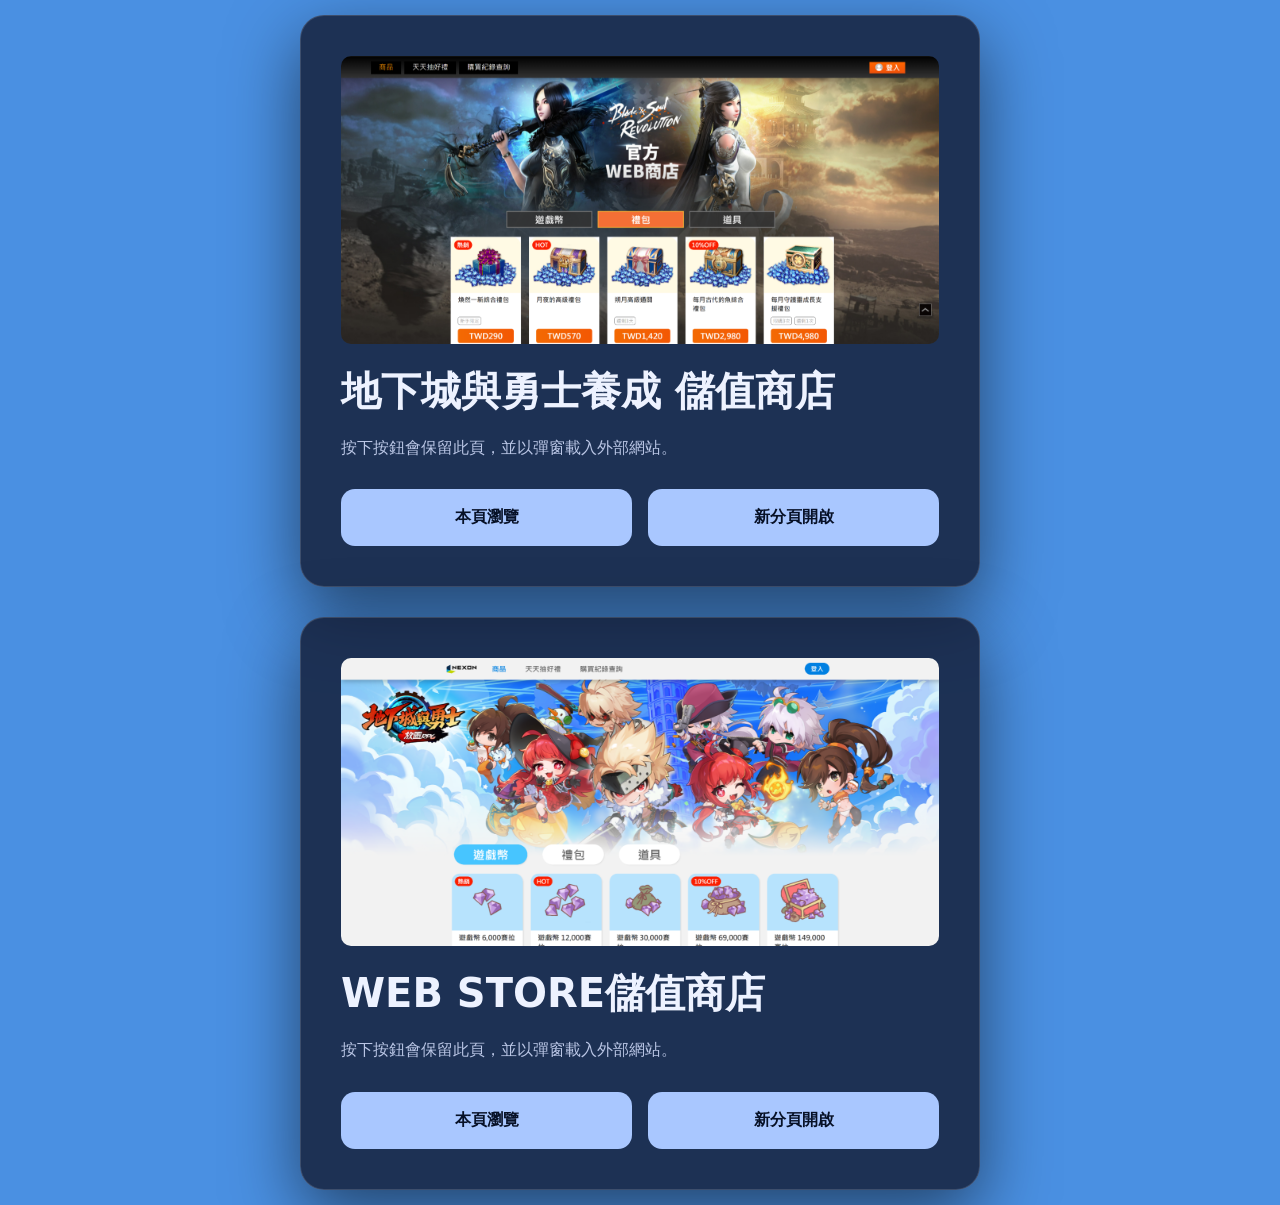
==== index.html @ ae6dbc1a "樣式修改" ====
<!doctype html>
<html lang="zh-TW">
  <head>
    <meta charset="UTF-8" />
    <meta name="viewport" content="width=device-width, initial-scale=1.0" />
    <title>CP廠商串接公用版型</title>

    <style>
      :root {
        color-scheme: dark;
        font-family: Inter, "Noto Sans TC", system-ui, sans-serif;
      }
      * {
        box-sizing: border-box;
      }
      body {
        margin: 0;
        min-height: 100dvh;
        display: grid;
        place-items: center;
        color: #edf2ff;
        background: radial-gradient(circle at top, #4a90e2, #4a90e2 56%);
      }
      .outer{
        display: flex;
        justify-content: center;
        flex-wrap: wrap;
        width: 100%;
      }
      main {
        width: min(680px, calc(100% - 40px));
        padding: 40px;
        border: 1px solid #ffffff25;
        border-radius: 24px;
        background: #121a31cc;
        box-shadow: 0 24px 70px #0008;
        margin: 15px;
      }
      @media(max-width:576px){
        main {
        width: 100%;
        padding: 40px;
        border: 1px solid #ffffff25;
        border-radius: 24px;
        background: #121a31cc;
        box-shadow: 0 24px 70px #0008;
        margin: 15px;
      }
      }
      h1 {
        margin: 0 0 12px;
        font-size: clamp(1.75rem, 5vw, 2.5rem);
      }
      p {
        color: #bac6e5;
        line-height: 1.65;
      }
      .buttons {
        display: grid;
        grid-template-columns: repeat(2, 1fr);
        gap: 16px;
        margin-top: 28px;
      }
      button {
        border: 0;
        border-radius: 14px;
        padding: 18px 16px;
        color: #071127;
        background: #a9c7ff;
        font: inherit;
        font-weight: 750;
        cursor: pointer;
        transition:
          transform 0.18s,
          background 0.18s;
      }
      button:hover,
      button:focus-visible {
        background: #d6e4ff;
        transform: translateY(-2px);
        outline: 3px solid #fff8;
        outline-offset: 3px;
      }
      .change-page{
        border: 0;
        border-radius: 14px;
        padding: 18px 16px;
        color: #071127;
        background: #a9c7ff;
        font: inherit;
        font-weight: 750;
        cursor: pointer;
        transition:
          transform 0.18s,
          background 0.18s;
      }
      .change-page a{
        text-align: center;
        text-decoration: none;
        color: #071127;
        display: block;
        text-decoration: none;
      }
      .change-page:hover,
      .change-page:focus-visible{
        background: #d6e4ff;
        transform: translateY(-2px);
        outline: 3px solid #fff8;
        outline-offset: 3px;
      }
      .note {
        margin: 24px 0 0;
        font-size: 0.86rem;
      }

      .modal[hidden] {
        display: none;
      }
      .modal {
        position: fixed;
        z-index: 10;
        inset: 0;
        display: grid;
        place-items: center;
        padding: max(16px, env(safe-area-inset-top))
          max(16px, env(safe-area-inset-right))
          max(16px, env(safe-area-inset-bottom))
          max(16px, env(safe-area-inset-left));
        background: #030713c9;
      }
      .modal__panel {
        width: min(1420px, 100%);
        height: min(950px, 96dvh);
        display: grid;
        grid-template-rows: auto 1fr;
        overflow: hidden;
        border: 1px solid #ffffff42;
        border-radius: 18px;
        background: #fff;
        box-shadow: 0 20px 70px #000a;
      }
      .modal__bar {
        display: flex;
        align-items: center;
        justify-content: space-between;
        gap: 12px;
        padding: 5px 12px 5px 12px;
        background: #10182d;
        color: #eaf0ff;
      }
      .modal__title {
        overflow: hidden;
        text-overflow: ellipsis;
        white-space: nowrap;
        font-size: 0.92rem;
      }
      .close {
        min-width: 10px;
        padding: 5px 10px;
        border-radius: 50%;
        color: white;
        background: #33415f;
      }
      iframe {
        display: block;
        width: 100%;
        height: 100%;
        border: 0;
        background: white;
      }
      .modal__hint {
        position: absolute;
        bottom: max(20px, env(safe-area-inset-bottom));
        left: 50%;
        max-width: calc(100% - 32px);
        transform: translateX(-50%);
        padding: 8px 12px;
        border-radius: 999px;
        background: #111a31e8;
        color: #dbe6ff;
        font-size: 0.8rem;
        text-align: center;
      }

      .image-region{
        width: 100%;
        border-radius: 10px;
        overflow: hidden;
        justify-content: center;
        align-content: center;
        margin-bottom: 20px;
        max-height: 288px;
      }

      /* 開啟時的橫向 viewport 版面。是否真的旋轉仍取決於瀏覽器與裝置授權。 */
      /* @media (max-width: 900px) and (orientation: landscape) {
        main {
          padding: 24px;
        }
        .modal__panel {
          width: min(1200px, 70%);
          height: calc(100dvh - 75px);
          border-radius: 12px;
        }
        .modal {
          padding: 12px;
        }
      }
      @media (max-width: 560px) and (orientation: portrait) {
        .buttons {
          grid-template-columns: 1fr;
        }
        main {
          padding: 28px;
        }
      } */
    </style>
  </head>
  <body>
    <div class="outer">
      <main>
        <div class="image-region">
            <img src="./image/template-1-img.svg" alt="">
        </div>
        <h1>地下城與勇士養成 儲值商店</h1>
        <p>按下按鈕會保留此頁，並以彈窗載入外部網站。</p>
        <div class="buttons">
          <button type="button" data-demo="demoOne">本頁瀏覽</button>
          <div class="change-page"><a href="https://swdplat.github.io/Manufacturer-template/template-1/index" target="_blank">新分頁開啟</a></div>
        </div>
        <!-- <p class="note">
          提醒：<br />1.以下兩個按鈕所載入的網頁不同之處，在於一個是header浮動樣式，另一個是header固定樣式，請對照比較。<br />2.瀏覽網頁時，建議同時使用android、iphone手機查看，確定網頁在不同的手機作業系統之下可以有一致的樣式呈現。<br />3.跳轉至完整billing頁觀看，請點
          <a
            href="./billing-web.html"
            style="text-decoration: none; font-size: 20px"
            target="_blank"
            >這裡</a
          >
        </p> -->
      </main>
      <main>
        <div class="image-region">
            <img src="./image/template-2-img.svg" alt="">
        </div>
        <h1>WEB STORE儲值商店</h1>
        <p>按下按鈕會保留此頁，並以彈窗載入外部網站。</p>
        <div class="buttons">
          <button type="button" data-demo="demoTwo">本頁瀏覽</button>
          <div class="change-page"><a href="https://swdplat.github.io/Manufacturer-template/template-2/index" target="_blank">新分頁開啟</a></div>
        </div>
        <!-- <p class="note">
          提醒：<br />1.以下兩個按鈕所載入的網頁不同之處，在於一個是header浮動樣式，另一個是header固定樣式，請對照比較。<br />2.瀏覽網頁時，建議同時使用android、iphone手機查看，確定網頁在不同的手機作業系統之下可以有一致的樣式呈現。<br />3.跳轉至完整billing頁觀看，請點
          <a
            href="./billing-web.html"
            style="text-decoration: none; font-size: 20px"
            target="_blank"
            >這裡</a
          >
        </p> -->
      </main>
    </div>


    <section
      class="modal"
      id="webModal"
      role="dialog"
      aria-modal="true"
      aria-labelledby="modalTitle"
      hidden
    >
      <div class="modal__panel">
        <div class="modal__bar">
          <span class="modal__title" id="modalTitle">外部網頁</span>
          <button
            class="close"
            id="closeModal"
            type="button"
            aria-label="關閉彈窗"
          >
            ✕
          </button>
        </div>
        <!-- 不使用 sandbox，避免限制外部頁面的表單、登入與互動功能。 -->
        <iframe
          id="webFrame"
          title="外部網頁內容"
          allow="clipboard-read; clipboard-write; fullscreen; payment"
        ></iframe>
      </div>
      <div class="modal__hint" id="orientationHint" hidden></div>
    </section>

    <script>
      // 集中管理網址：可直接替換為您的兩個外部網頁 URL。
      // 範例站點用於確認 iframe 載入流程；正式服務須允許被 iframe 嵌入。
      const DEMO_URLS = {
        demoOne: {
          label: "地下城與勇士養成 儲值商店",
          url: "https://swdplat.github.io/Manufacturer-template/template-1/index",
        },
        demoTwo: {
          label: "WEB STORE儲值商店",
          url: "https://swdplat.github.io/Manufacturer-template/template-2/index",
        },
      };

      const modal = document.querySelector("#webModal");
      const frame = document.querySelector("#webFrame");
      const title = document.querySelector("#modalTitle");
      const closeButton = document.querySelector("#closeModal");
      const hint = document.querySelector("#orientationHint");
      let opener = null;
      let requestedFullscreen = false;

      const isMobile = window.matchMedia(
        "(pointer: coarse) and (max-width: 900px)",
      ).matches;

      async function tryLandscapeLock() {
        if (!isMobile || !screen.orientation?.lock) return;
        try {
          // 多數 Android 瀏覽器要求先進入 fullscreen 才能鎖定方向。
          if (
            !document.fullscreenElement &&
            document.documentElement.requestFullscreen
          ) {
            await document.documentElement.requestFullscreen();
            requestedFullscreen = true;
          }
          await screen.orientation.lock("landscape");
          hint.textContent = "已嘗試鎖定橫向畫面";
          hint.hidden = false;
        } catch (error) {
          // iOS Safari 與部分 WebView 不支援或不允許鎖定，彈窗仍會依 viewport 自適應。
          // hint.textContent = "此裝置未允許鎖定方向，彈窗仍會自適應畫面";
          hint.hidden = false;
        }
      }

      async function releaseOrientation() {
        try {
          screen.orientation?.unlock?.();
        } catch (_) {
          /* 忽略不支援的瀏覽器 */
        }
        if (
          requestedFullscreen &&
          document.fullscreenElement &&
          document.exitFullscreen
        ) {
          try {
            await document.exitFullscreen();
          } catch (_) {
            /* 使用者可能已自行離開全螢幕 */
          }
        }
        requestedFullscreen = false;
      }

      async function openModal(demo, button) {
        opener = button;
        title.textContent = demo.label;
        frame.src = demo.url;
        modal.hidden = false;
        document.body.style.overflow = "hidden";
        closeButton.focus();
        // 必須由使用者按鈕事件直接觸發，才有機會取得方向/全螢幕權限。
        // await tryLandscapeLock();
      }

      async function closeModal() {
        modal.hidden = true;
        frame.src = "about:blank"; // 關閉後停止外部頁面執行與影音播放
        hint.hidden = true;
        document.body.style.overflow = "";
        // await releaseOrientation();
        opener?.focus();
      }

      document.querySelectorAll("[data-demo]").forEach((button) => {
        button.addEventListener("click", () =>
          openModal(DEMO_URLS[button.dataset.demo], button),
        );
      });
      closeButton.addEventListener("click", closeModal);
      modal.addEventListener("click", (event) => {
        if (event.target === modal) closeModal();
      });
      document.addEventListener("keydown", (event) => {
        if (event.key === "Escape" && !modal.hidden) closeModal();
      });
    </script>
  </body>
</html>
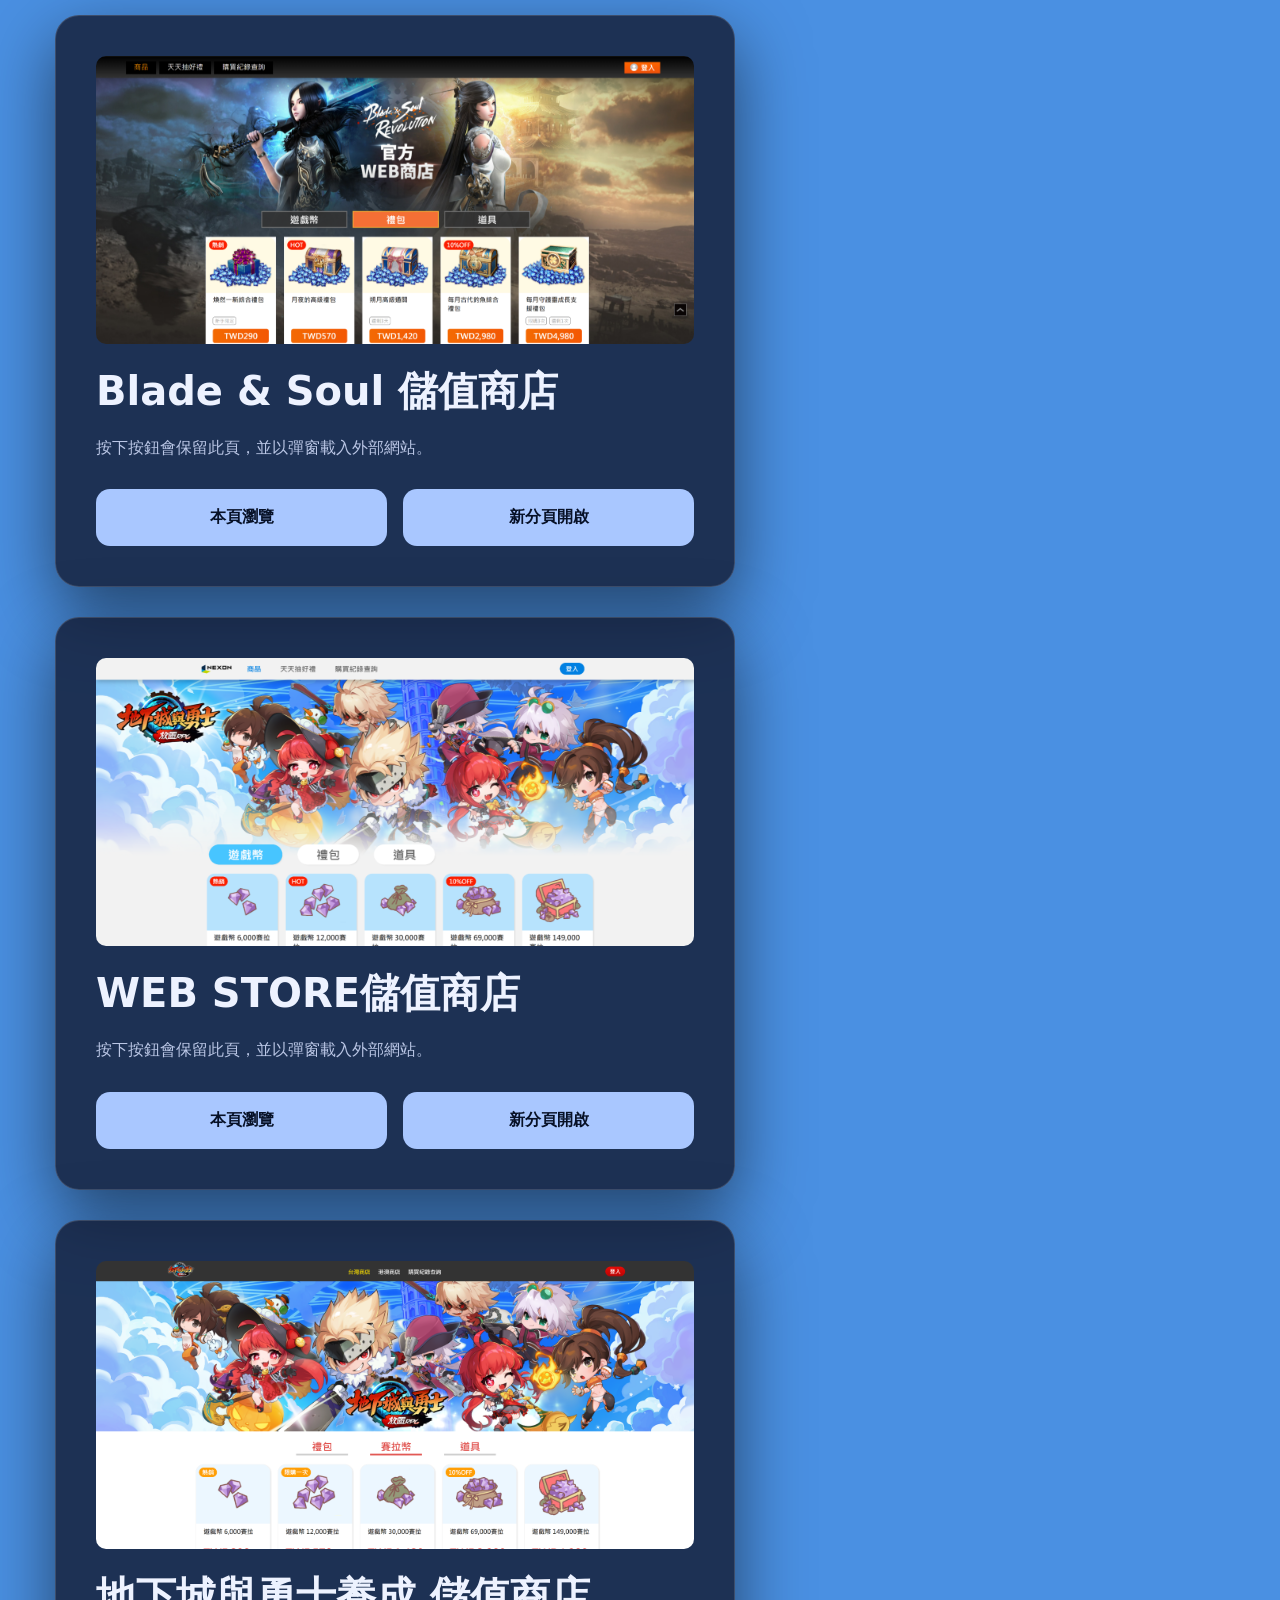
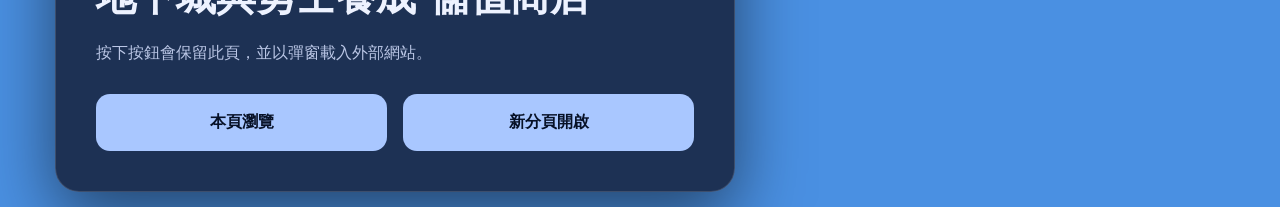
==== commit 71cf5336: "新模板上線" ====
--- a/index.html
+++ b/index.html
@@ -20,10 +20,11 @@
         place-items: center;
         color: #edf2ff;
         background: radial-gradient(circle at top, #4a90e2, #4a90e2 56%);
+        padding: 0px 40px;
       }
       .outer{
         display: flex;
-        justify-content: center;
+        justify-content: left;
         flex-wrap: wrap;
         width: 100%;
       }
@@ -222,21 +223,12 @@
         <div class="image-region">
             <img src="./image/template-1-img.svg" alt="">
         </div>
-        <h1>地下城與勇士養成 儲值商店</h1>
+        <h1>Blade & Soul 儲值商店</h1>
         <p>按下按鈕會保留此頁，並以彈窗載入外部網站。</p>
         <div class="buttons">
           <button type="button" data-demo="demoOne">本頁瀏覽</button>
           <div class="change-page"><a href="https://swdplat.github.io/Manufacturer-template/template-1/index" target="_blank">新分頁開啟</a></div>
         </div>
-        <!-- <p class="note">
-          提醒：<br />1.以下兩個按鈕所載入的網頁不同之處，在於一個是header浮動樣式，另一個是header固定樣式，請對照比較。<br />2.瀏覽網頁時，建議同時使用android、iphone手機查看，確定網頁在不同的手機作業系統之下可以有一致的樣式呈現。<br />3.跳轉至完整billing頁觀看，請點
-          <a
-            href="./billing-web.html"
-            style="text-decoration: none; font-size: 20px"
-            target="_blank"
-            >這裡</a
-          >
-        </p> -->
       </main>
       <main>
         <div class="image-region">
@@ -248,15 +240,17 @@
           <button type="button" data-demo="demoTwo">本頁瀏覽</button>
           <div class="change-page"><a href="https://swdplat.github.io/Manufacturer-template/template-2/index" target="_blank">新分頁開啟</a></div>
         </div>
-        <!-- <p class="note">
-          提醒：<br />1.以下兩個按鈕所載入的網頁不同之處，在於一個是header浮動樣式，另一個是header固定樣式，請對照比較。<br />2.瀏覽網頁時，建議同時使用android、iphone手機查看，確定網頁在不同的手機作業系統之下可以有一致的樣式呈現。<br />3.跳轉至完整billing頁觀看，請點
-          <a
-            href="./billing-web.html"
-            style="text-decoration: none; font-size: 20px"
-            target="_blank"
-            >這裡</a
-          >
-        </p> -->
+      </main>
+      <main>
+        <div class="image-region">
+            <img src="./image/template-3-img.svg" alt="">
+        </div>
+        <h1>地下城與勇士養成 儲值商店</h1>
+        <p>按下按鈕會保留此頁，並以彈窗載入外部網站。</p>
+        <div class="buttons">
+          <button type="button" data-demo="demoThree">本頁瀏覽</button>
+          <div class="change-page"><a href="https://swdplat.github.io/Manufacturer-template/template-3/index" target="_blank">新分頁開啟</a></div>
+        </div>
       </main>
     </div>
 
@@ -303,6 +297,10 @@
           label: "WEB STORE儲值商店",
           url: "https://swdplat.github.io/Manufacturer-template/template-2/index",
         },
+        demoThree: {
+          label: "地下城與勇士養成 儲值商店",
+          url: "https://swdplat.github.io/Manufacturer-template/template-3/index",
+        },
       };
 
       const modal = document.querySelector("#webModal");
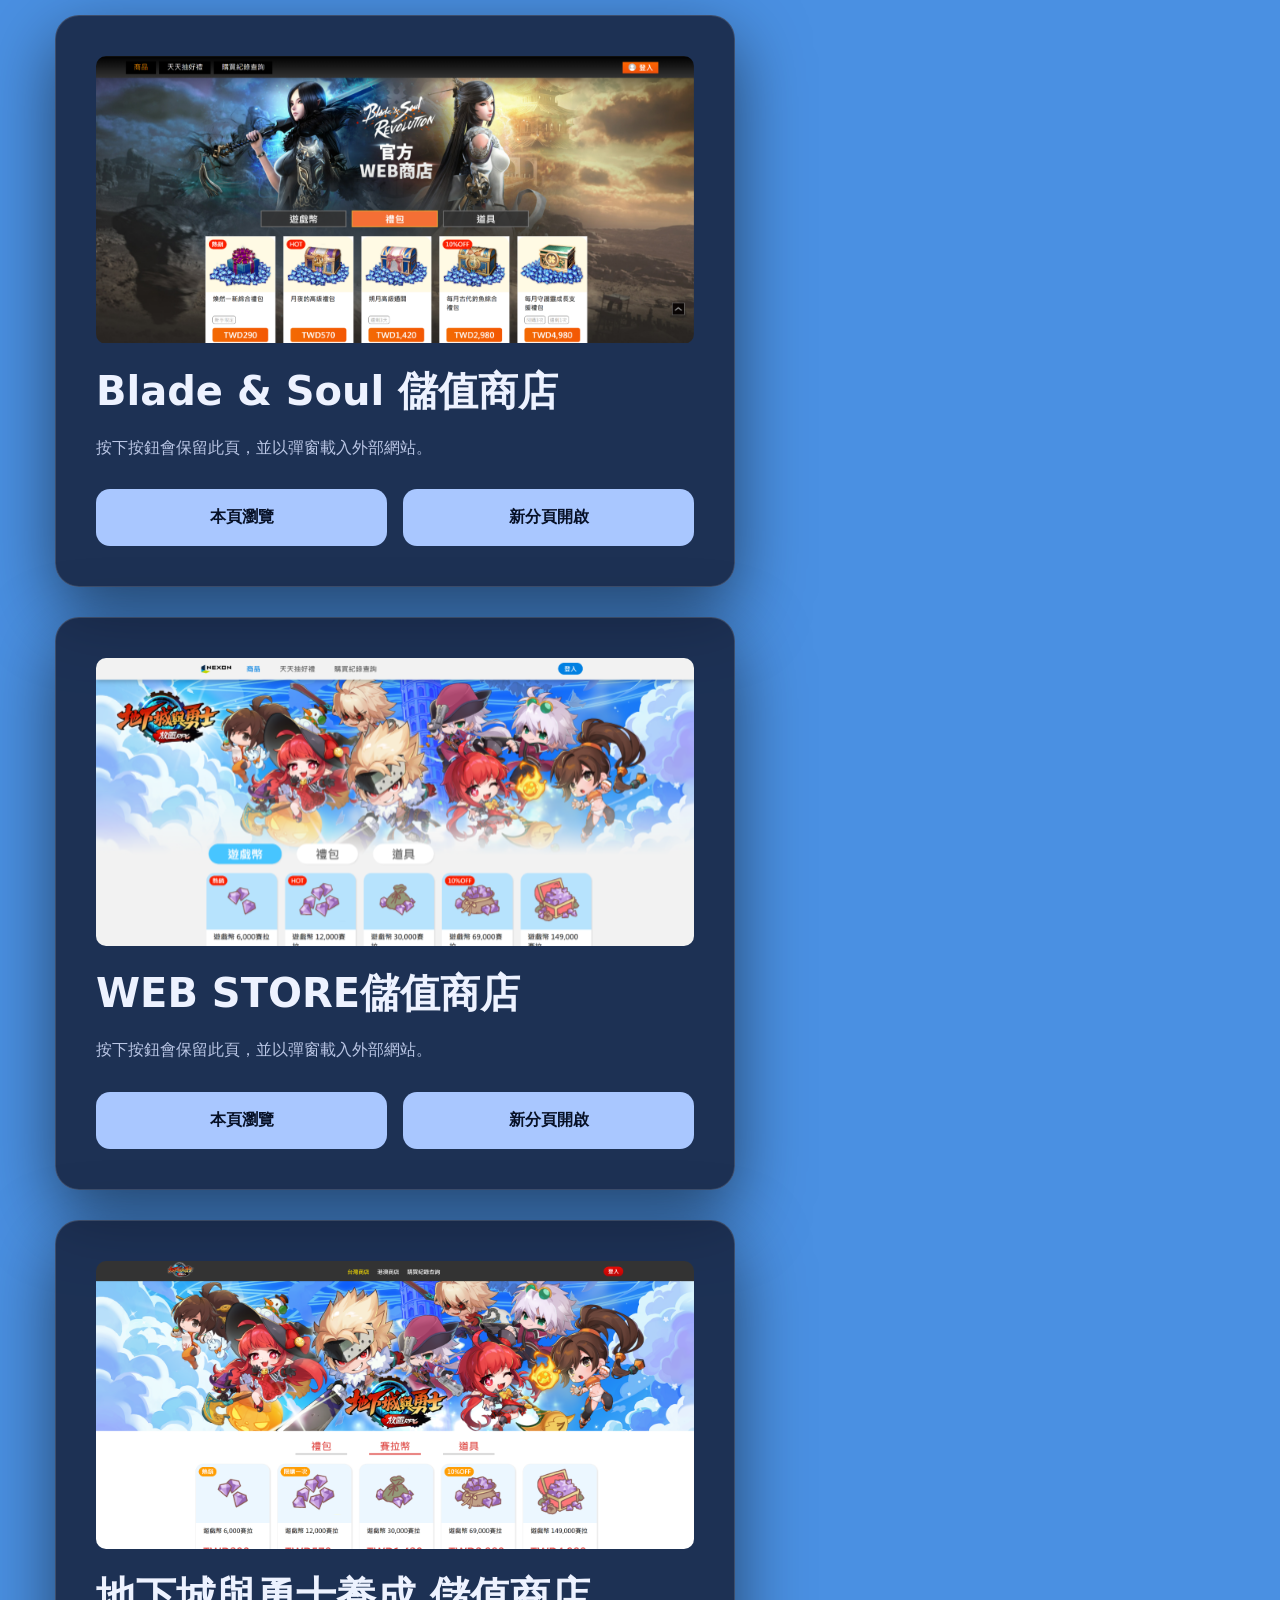
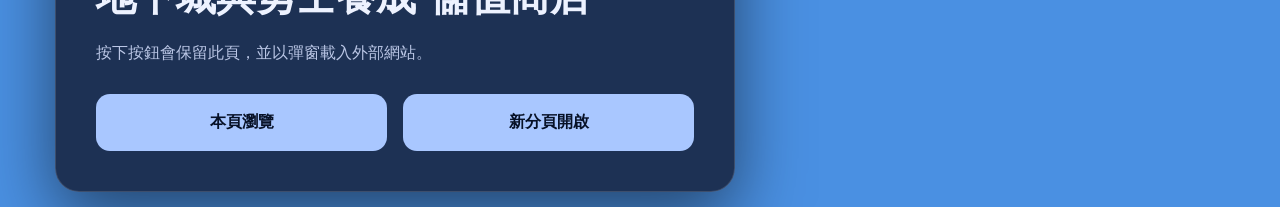
==== commit df0dc59b: "樣式修改" ====
--- a/index.html
+++ b/index.html
@@ -22,6 +22,11 @@
         background: radial-gradient(circle at top, #4a90e2, #4a90e2 56%);
         padding: 0px 40px;
       }
+      @media(max-width:576px){
+        body{
+            padding: unset;
+        }
+      }
       .outer{
         display: flex;
         justify-content: left;
@@ -38,6 +43,13 @@
         margin: 15px;
       }
       @media(max-width:576px){
+        .outer{
+        display: flex;
+        justify-content: left;
+        flex-wrap: wrap;
+        width: 100%;
+        max-width: 414px;
+      }
         main {
         width: 100%;
         padding: 40px;
@@ -191,6 +203,10 @@
         align-content: center;
         margin-bottom: 20px;
         max-height: 288px;
+      }
+
+      .image-region img{
+        width: 100%;
       }
 
       /* 開啟時的橫向 viewport 版面。是否真的旋轉仍取決於瀏覽器與裝置授權。 */
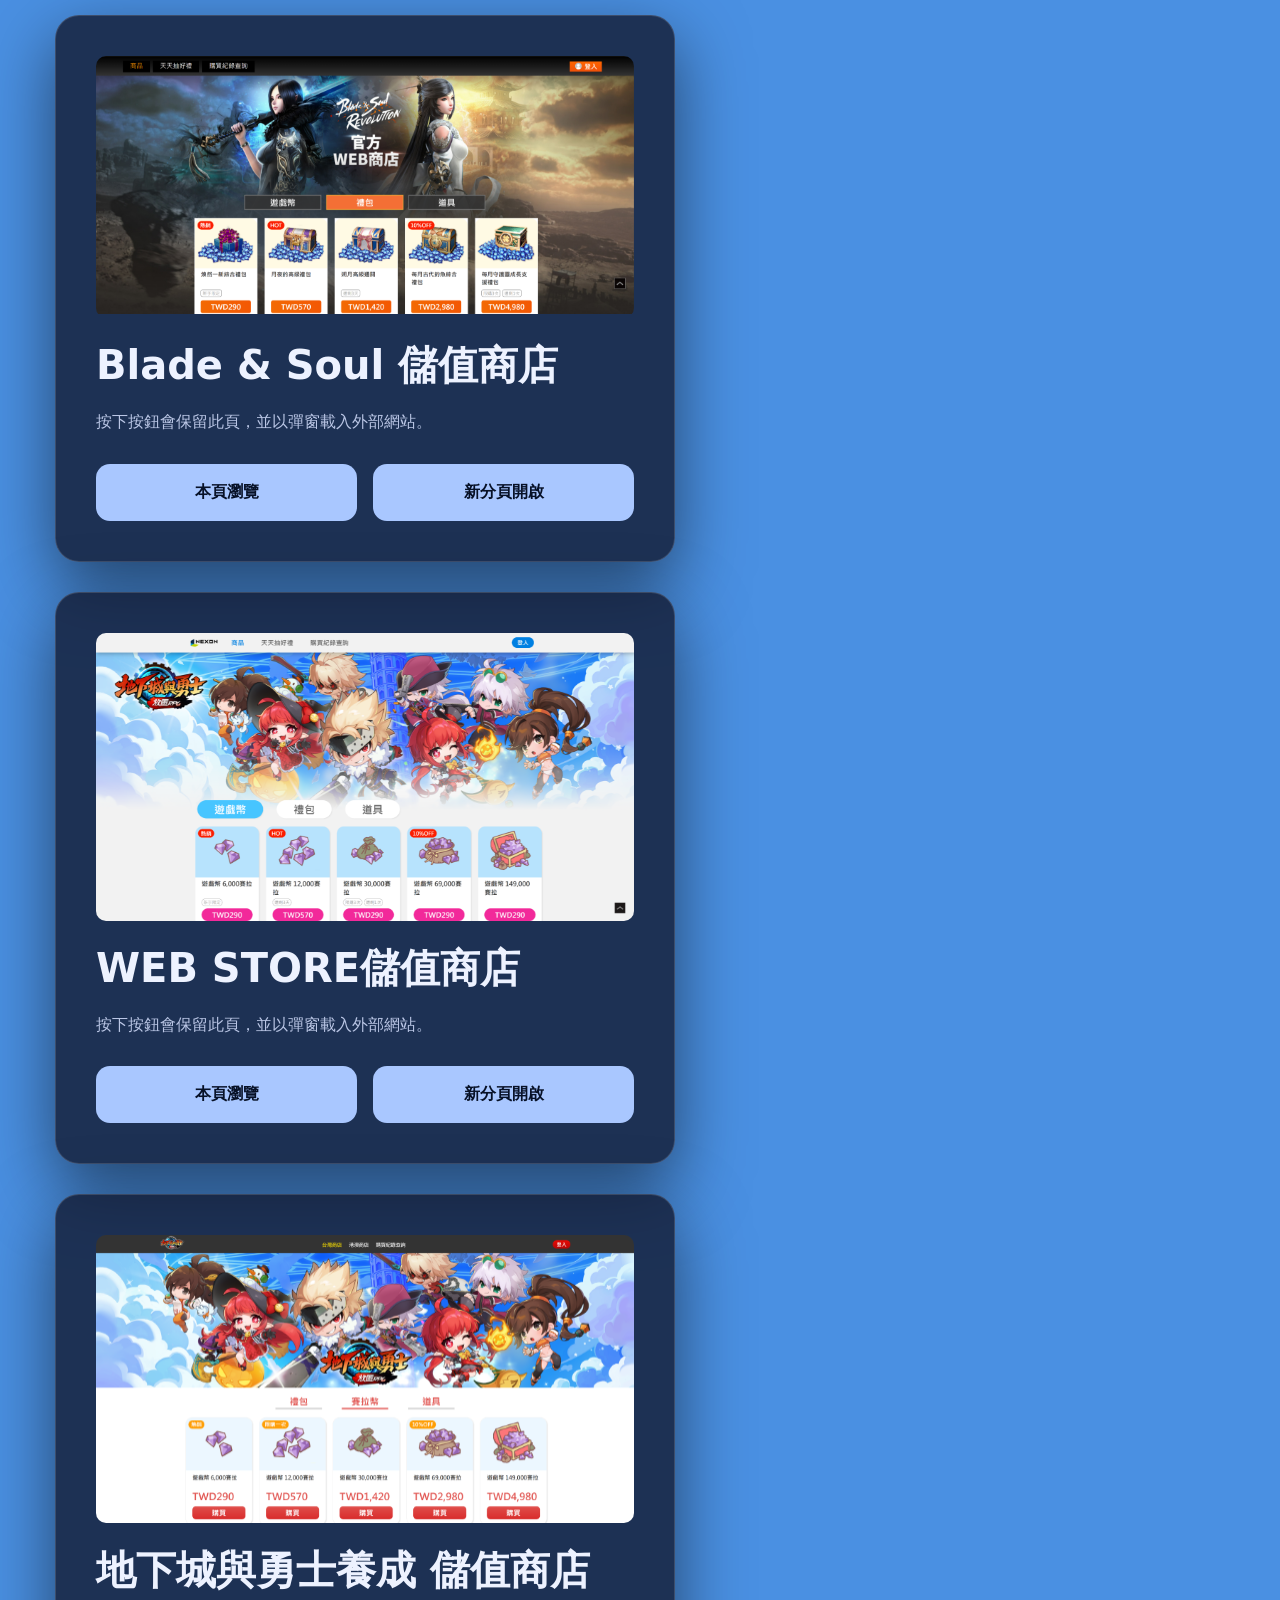
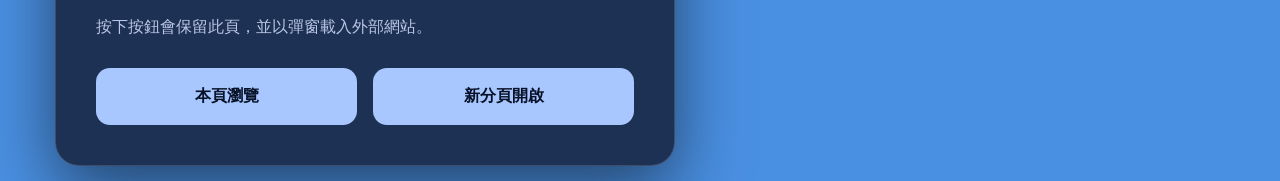
==== commit 38fc5850: "樣式修改" ====
--- a/index.html
+++ b/index.html
@@ -21,6 +21,7 @@
         color: #edf2ff;
         background: radial-gradient(circle at top, #4a90e2, #4a90e2 56%);
         padding: 0px 40px;
+        justify-content: center;
       }
       @media(max-width:576px){
         body{
@@ -34,7 +35,7 @@
         width: 100%;
       }
       main {
-        width: min(680px, calc(100% - 40px));
+        width: min(620px, calc(100% - 40px));
         padding: 40px;
         border: 1px solid #ffffff25;
         border-radius: 24px;
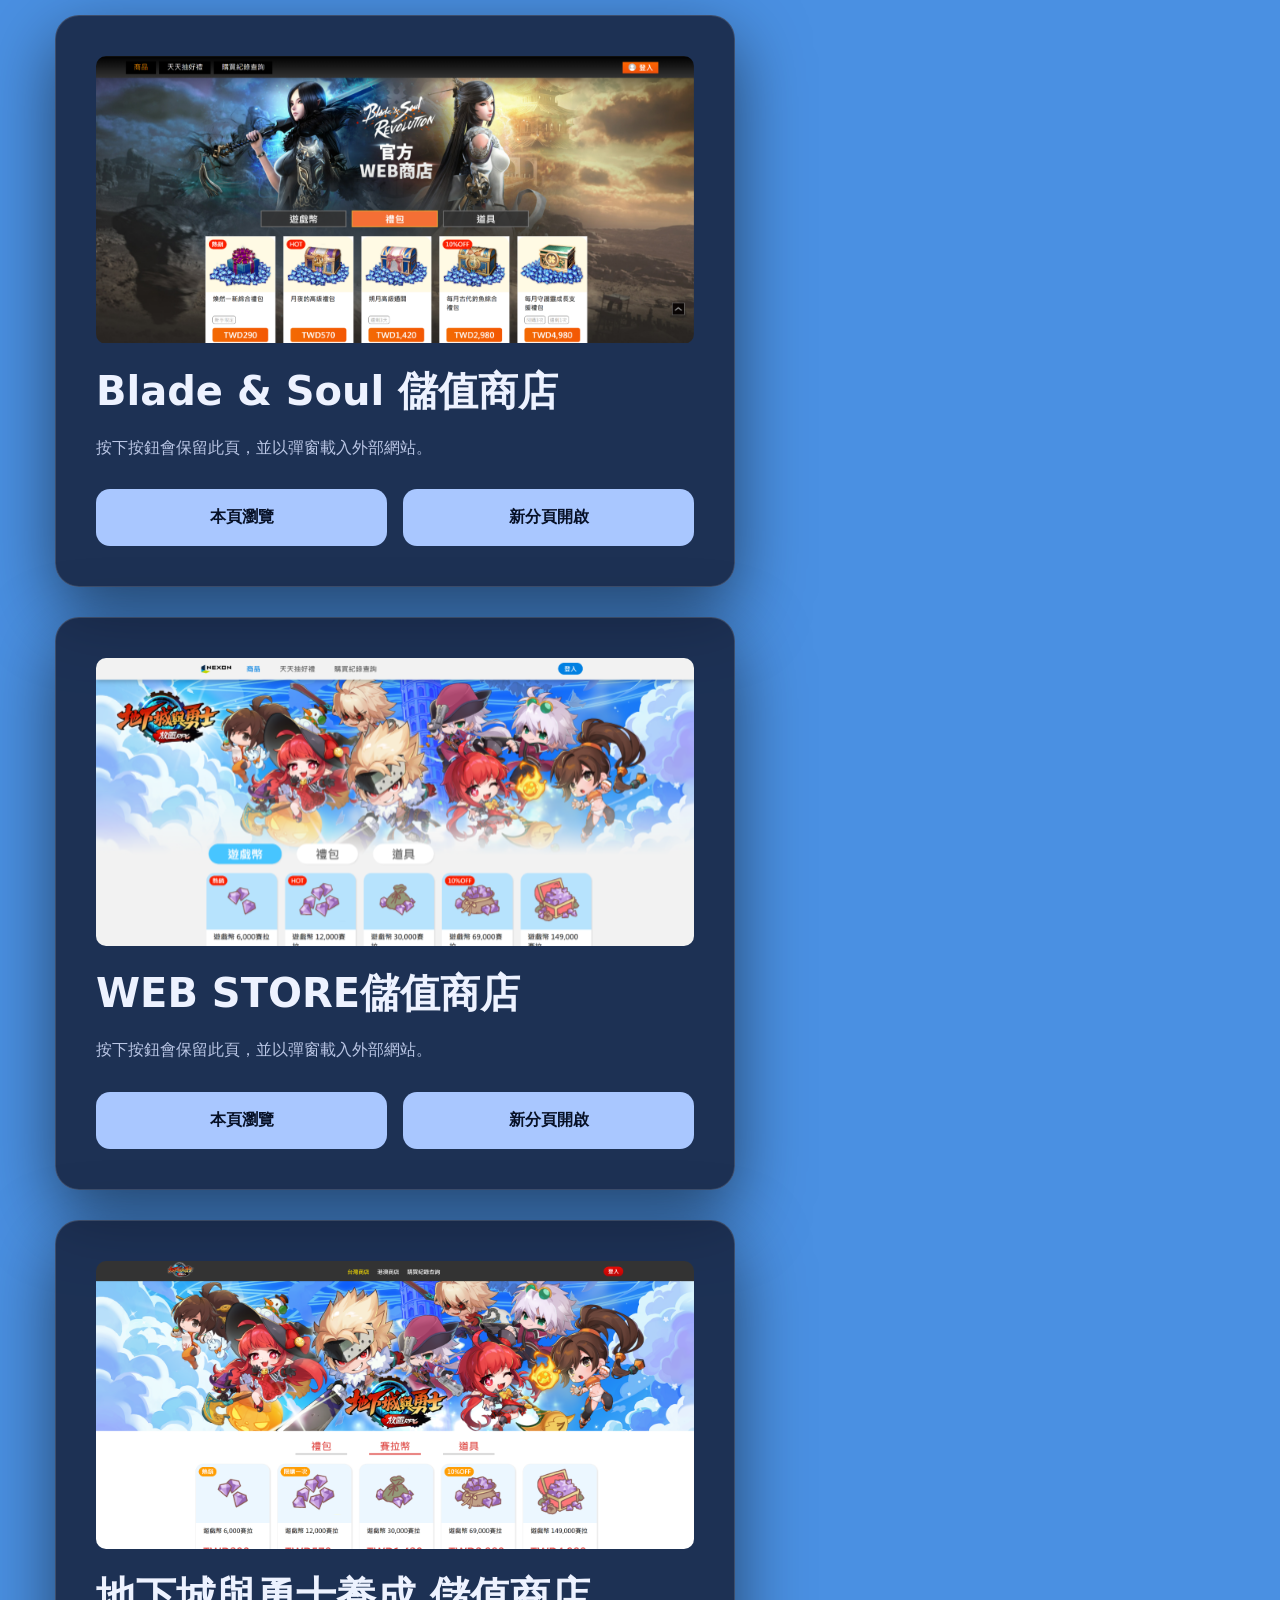
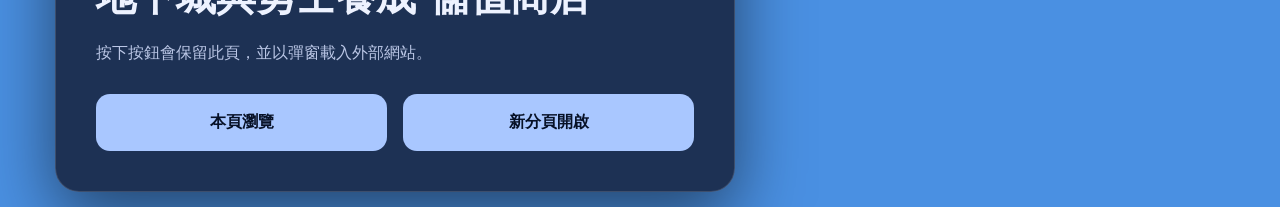
==== commit ea434599: "修改" ====
--- a/index.html
+++ b/index.html
@@ -35,7 +35,7 @@
         width: 100%;
       }
       main {
-        width: min(620px, calc(100% - 40px));
+        width: min(680px, calc(100% - 40px));
         padding: 40px;
         border: 1px solid #ffffff25;
         border-radius: 24px;
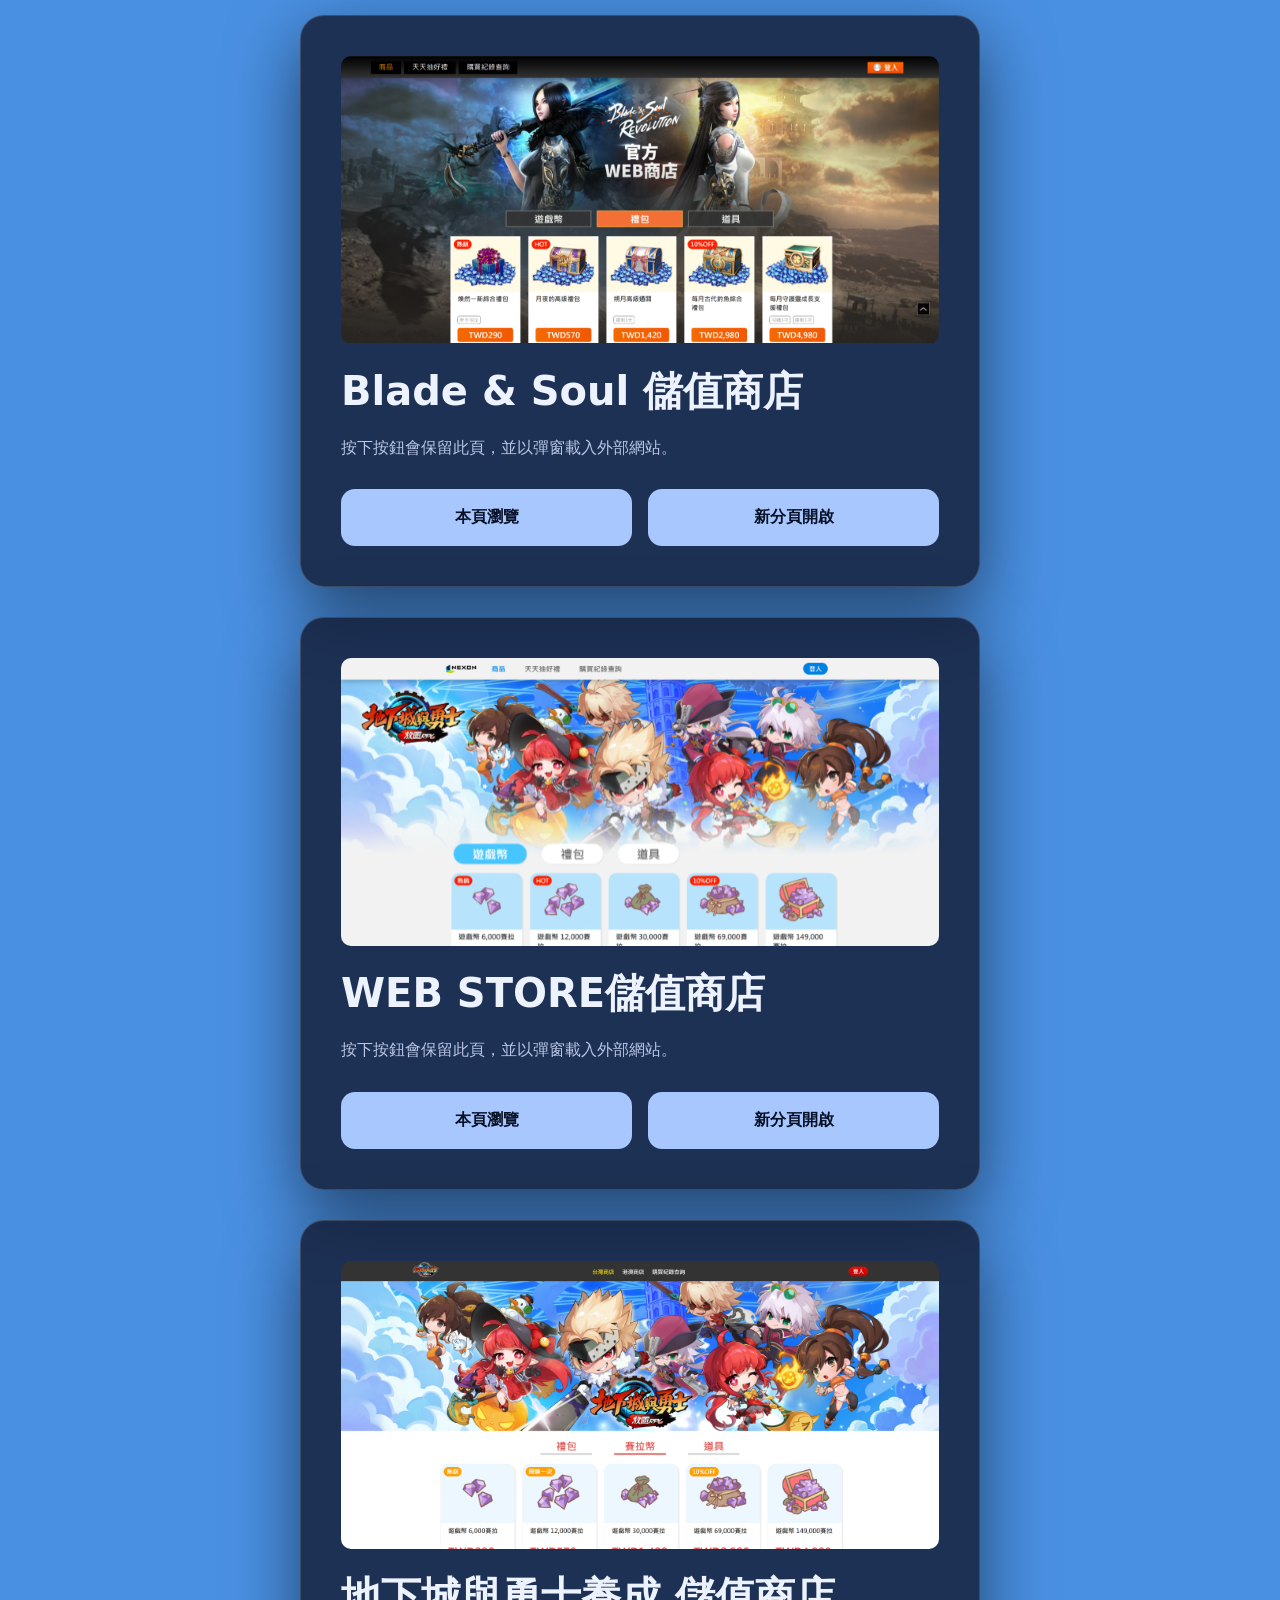
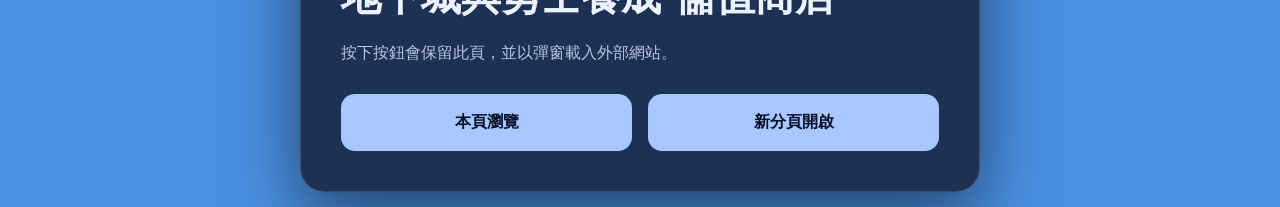
==== commit 8291d3e7: "樣式修改" ====
--- a/index.html
+++ b/index.html
@@ -30,7 +30,7 @@
       }
       .outer{
         display: flex;
-        justify-content: left;
+        justify-content: center;
         flex-wrap: wrap;
         width: 100%;
       }
